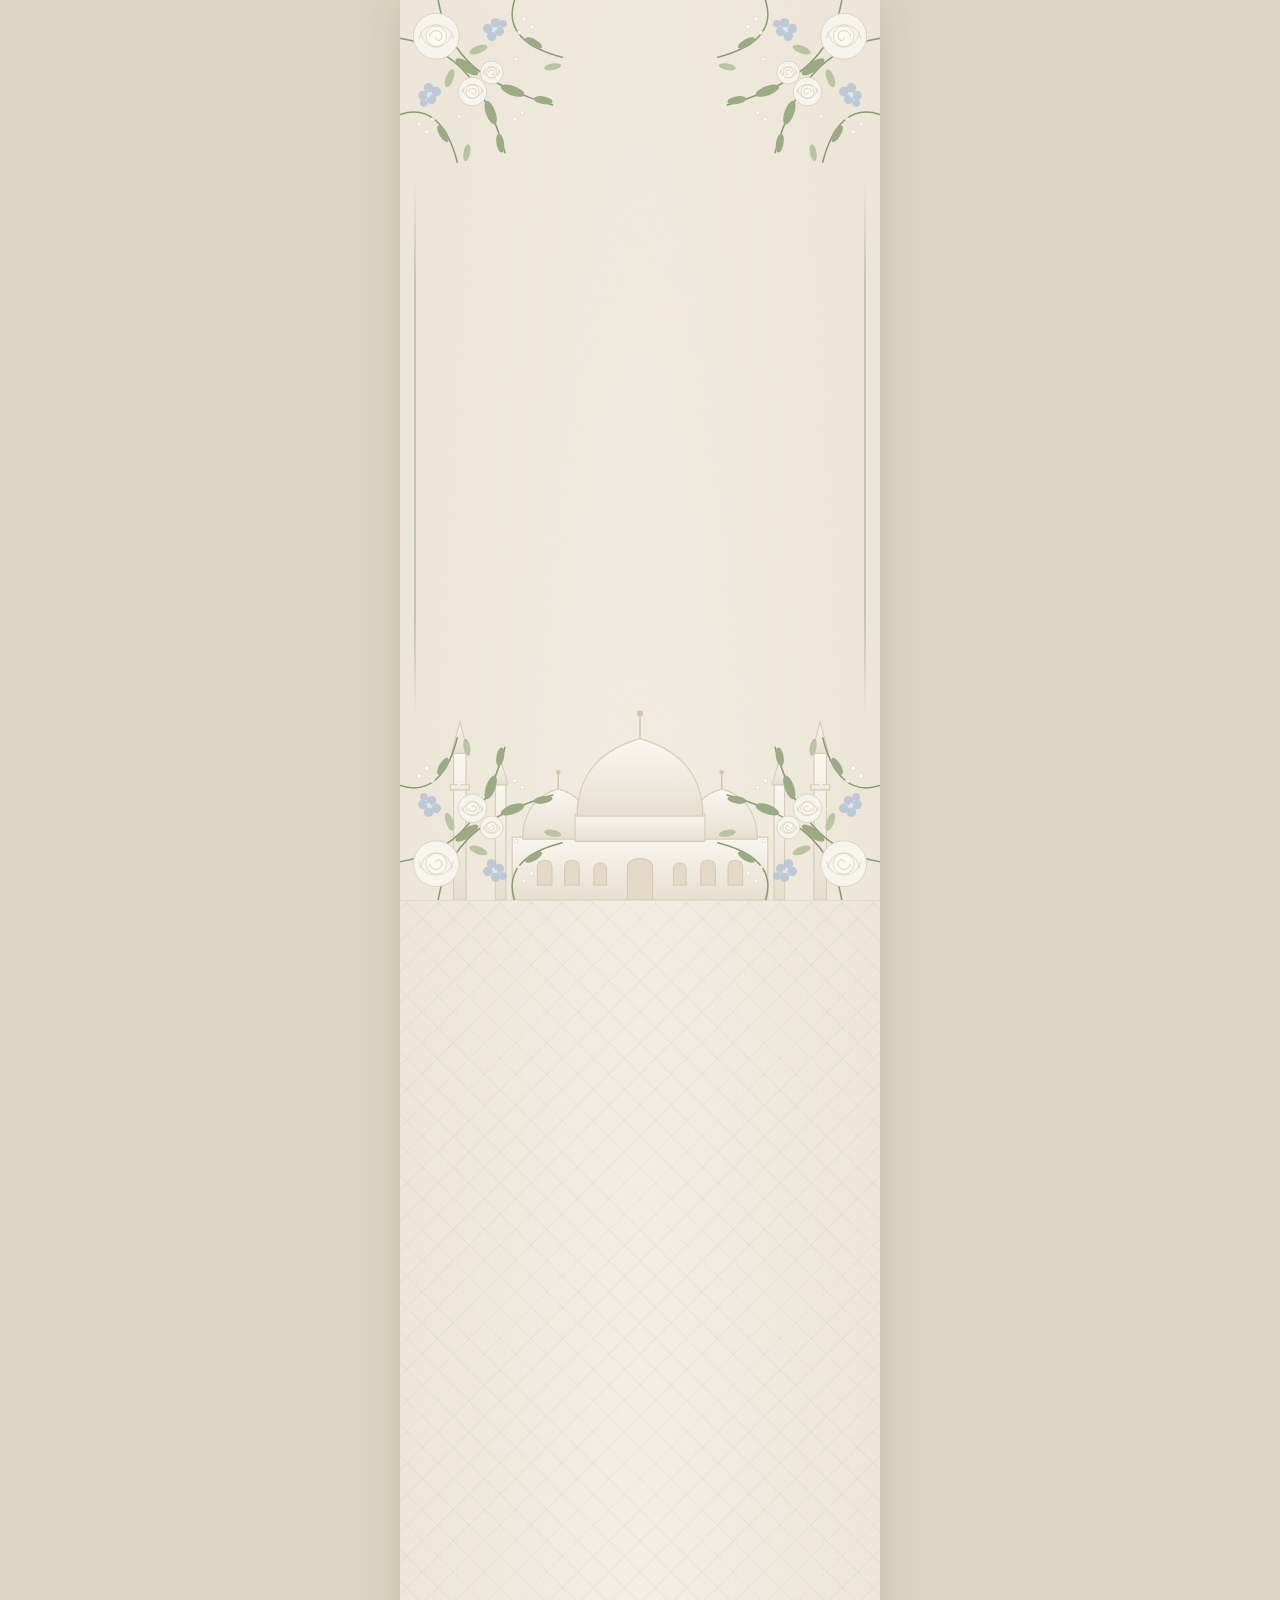
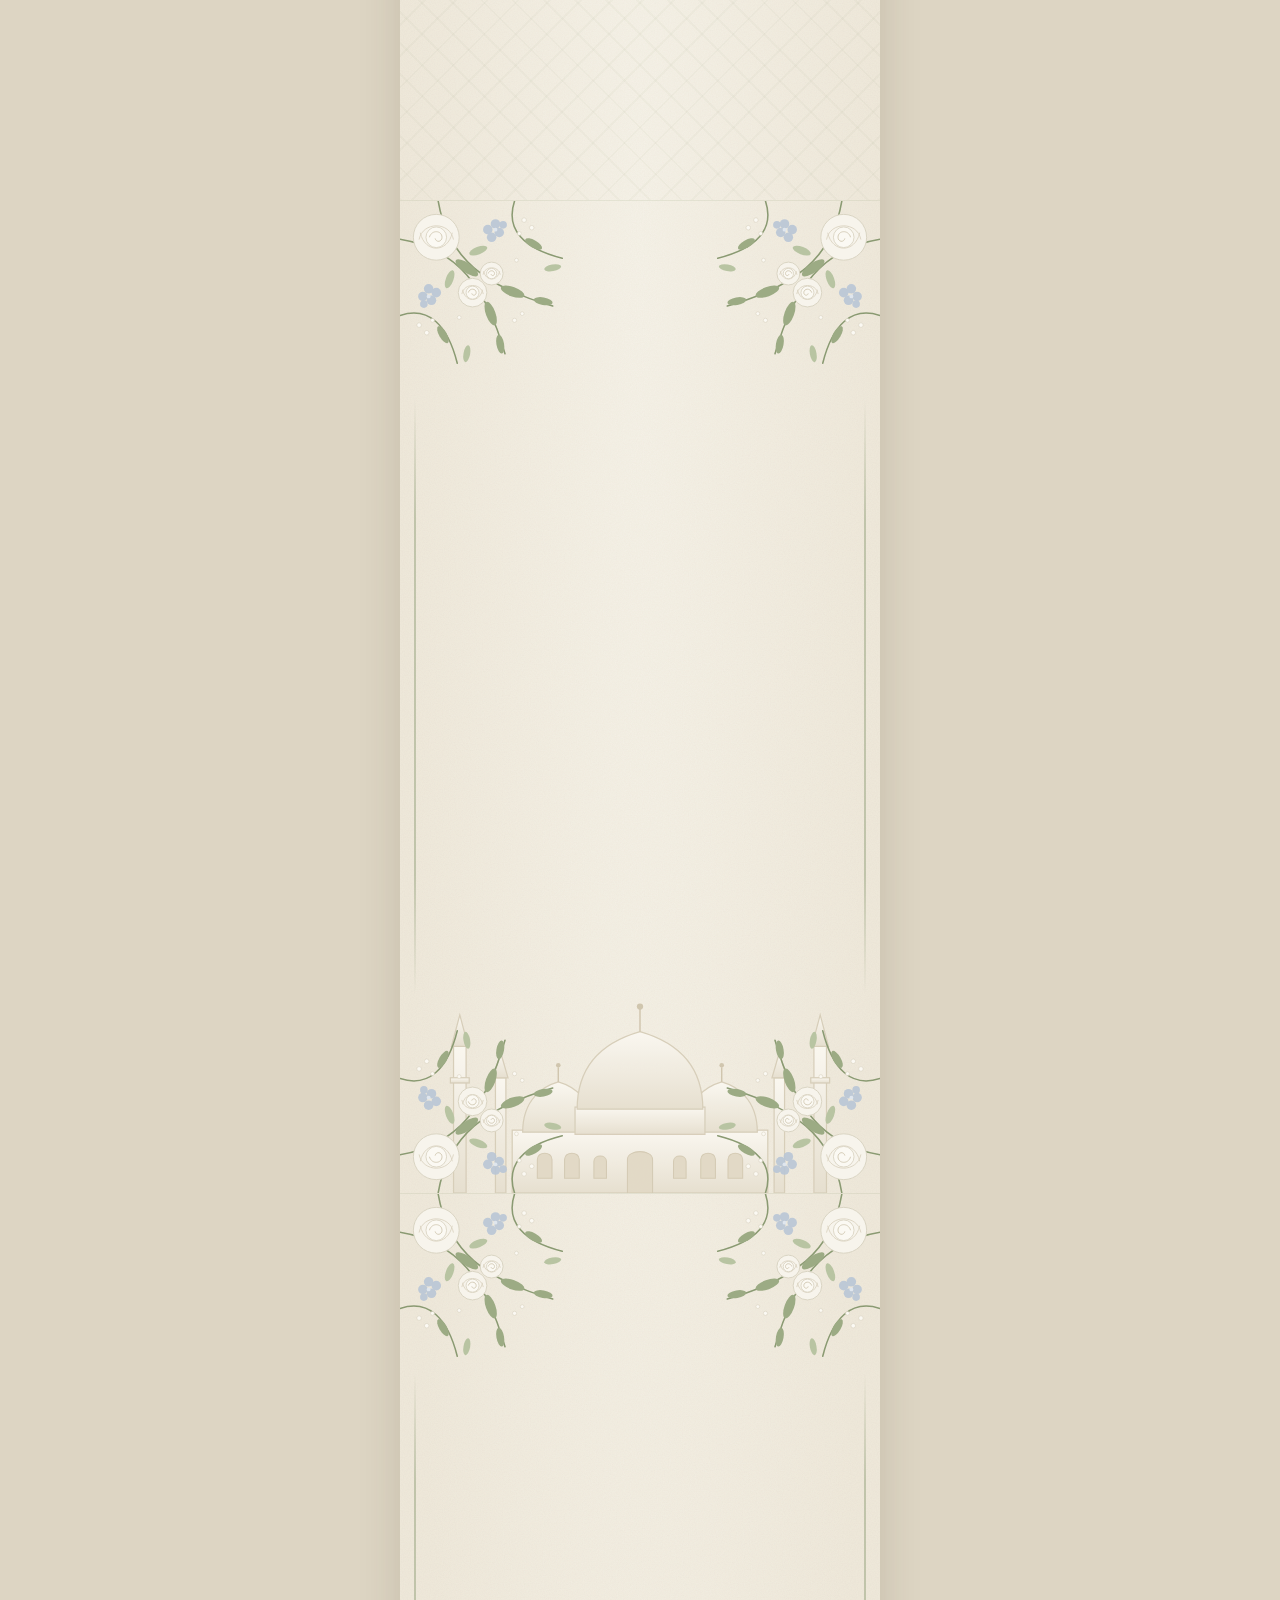
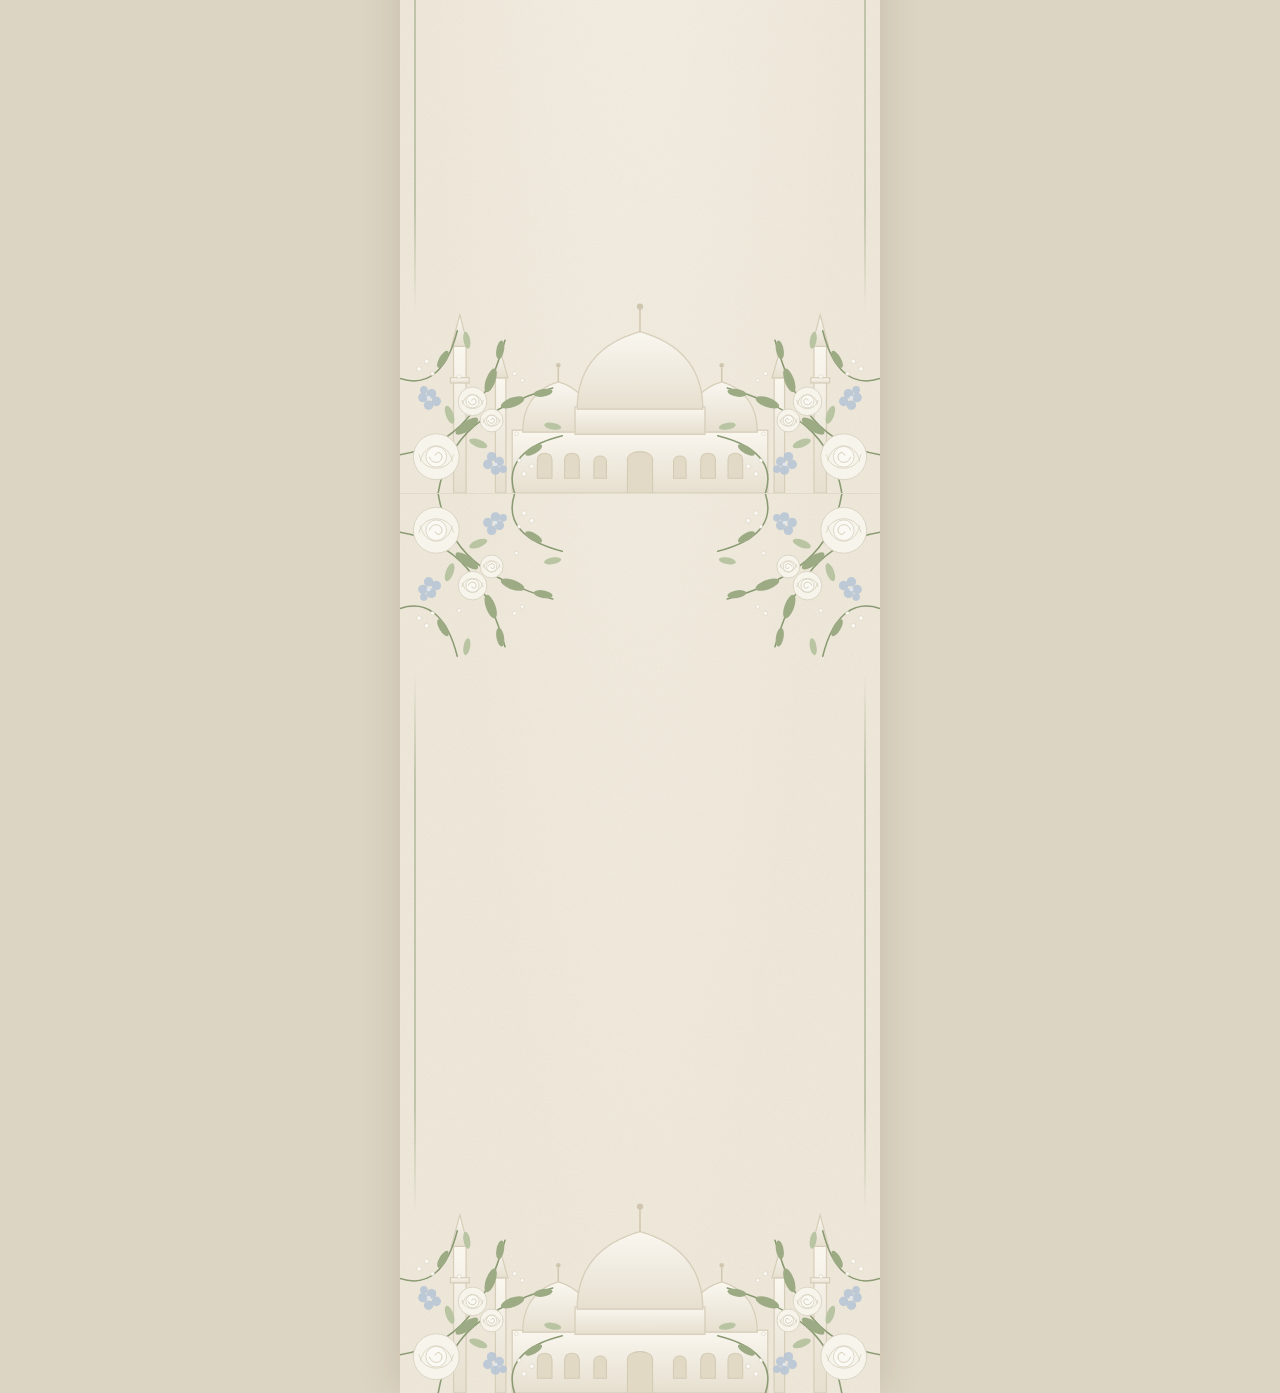
==== walima/index.html @ 8b4df3f0 "Initial commit" ====
<!doctype html>
<html lang="en">
<head>
  <meta charset="utf-8" />
  <meta name="viewport" content="width=device-width, initial-scale=1" />
  <title>Walima Invitation</title>
  <meta name="description" content="You are invited to our Walima" />
  <!-- GitHub Pages can't rewrite URLs, so /walima forwards to the main page in Walima-only mode -->
  <meta http-equiv="refresh" content="0; url=../index.html?walima" />
  <script>location.replace("../index.html?walima");</script>
</head>
<body style="background:#efe9db">
  <a href="../index.html?walima">Open the Walima invitation</a>
</body>
</html>
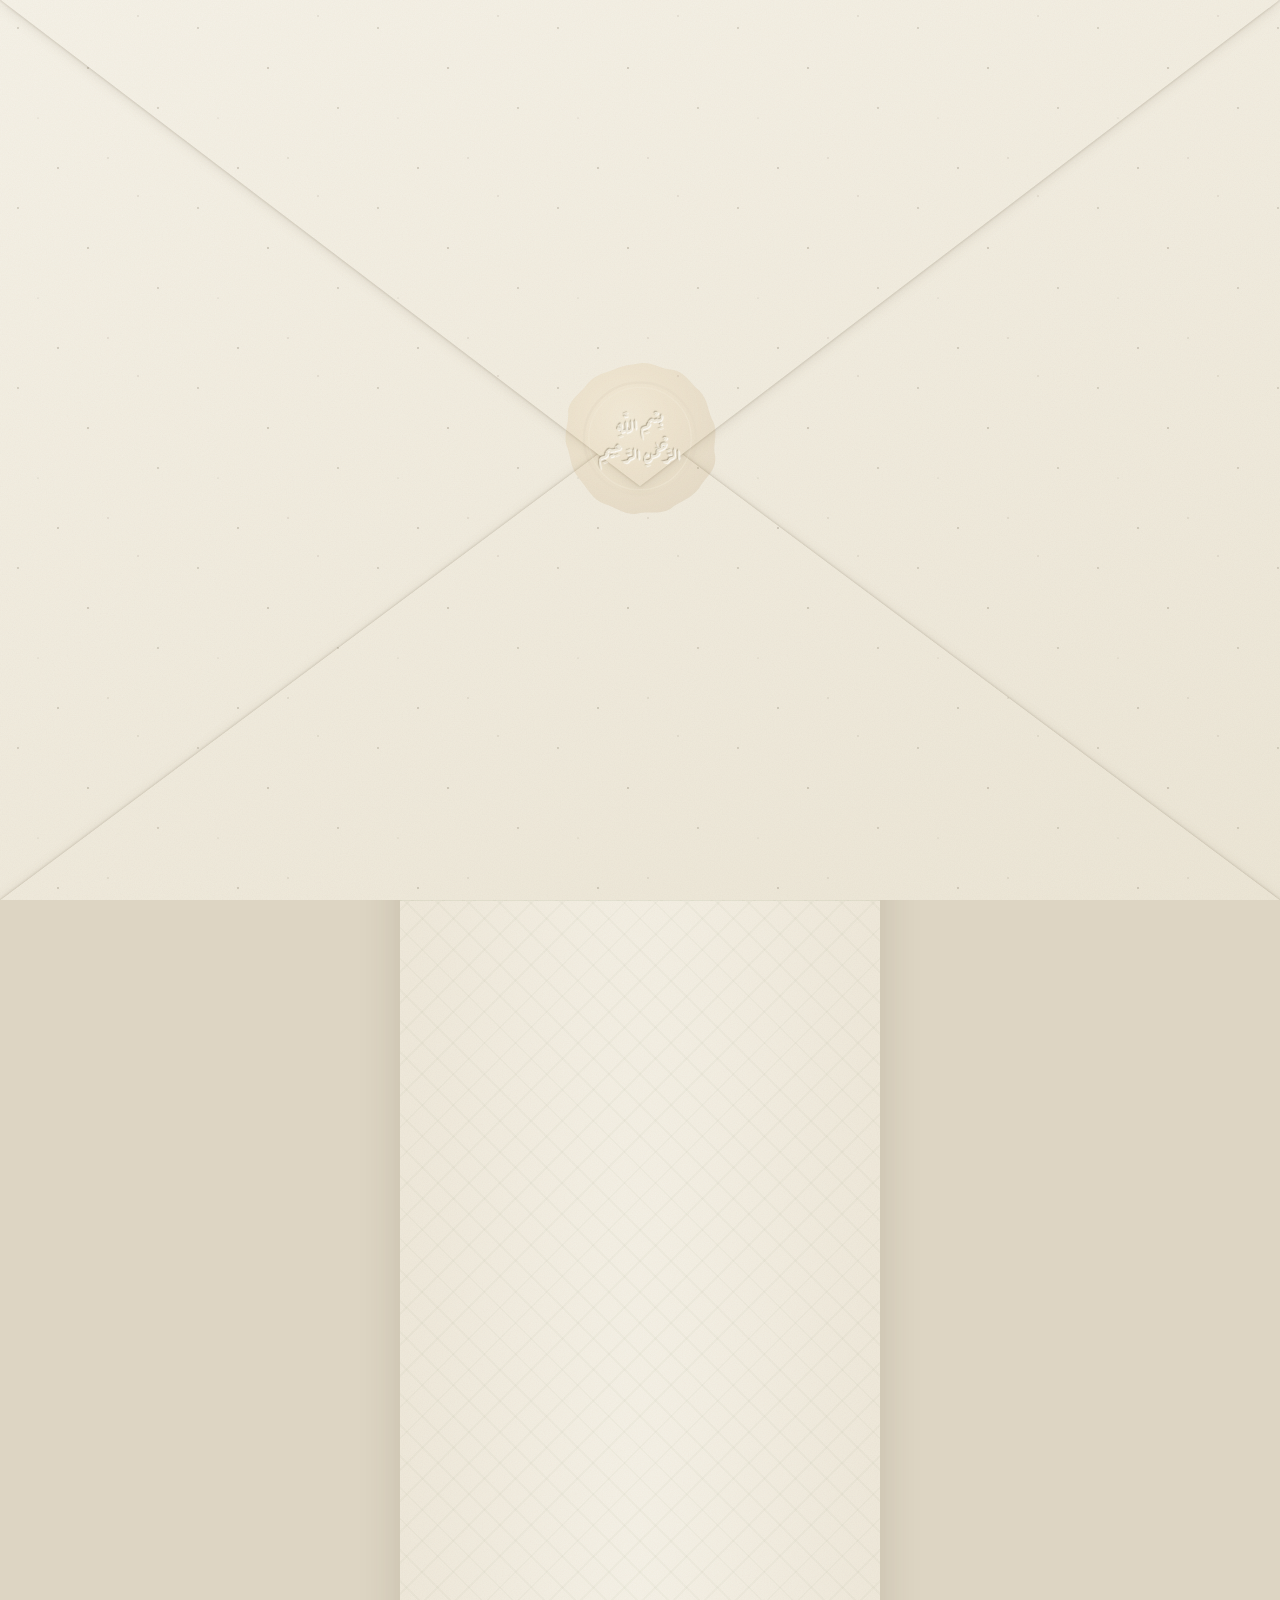
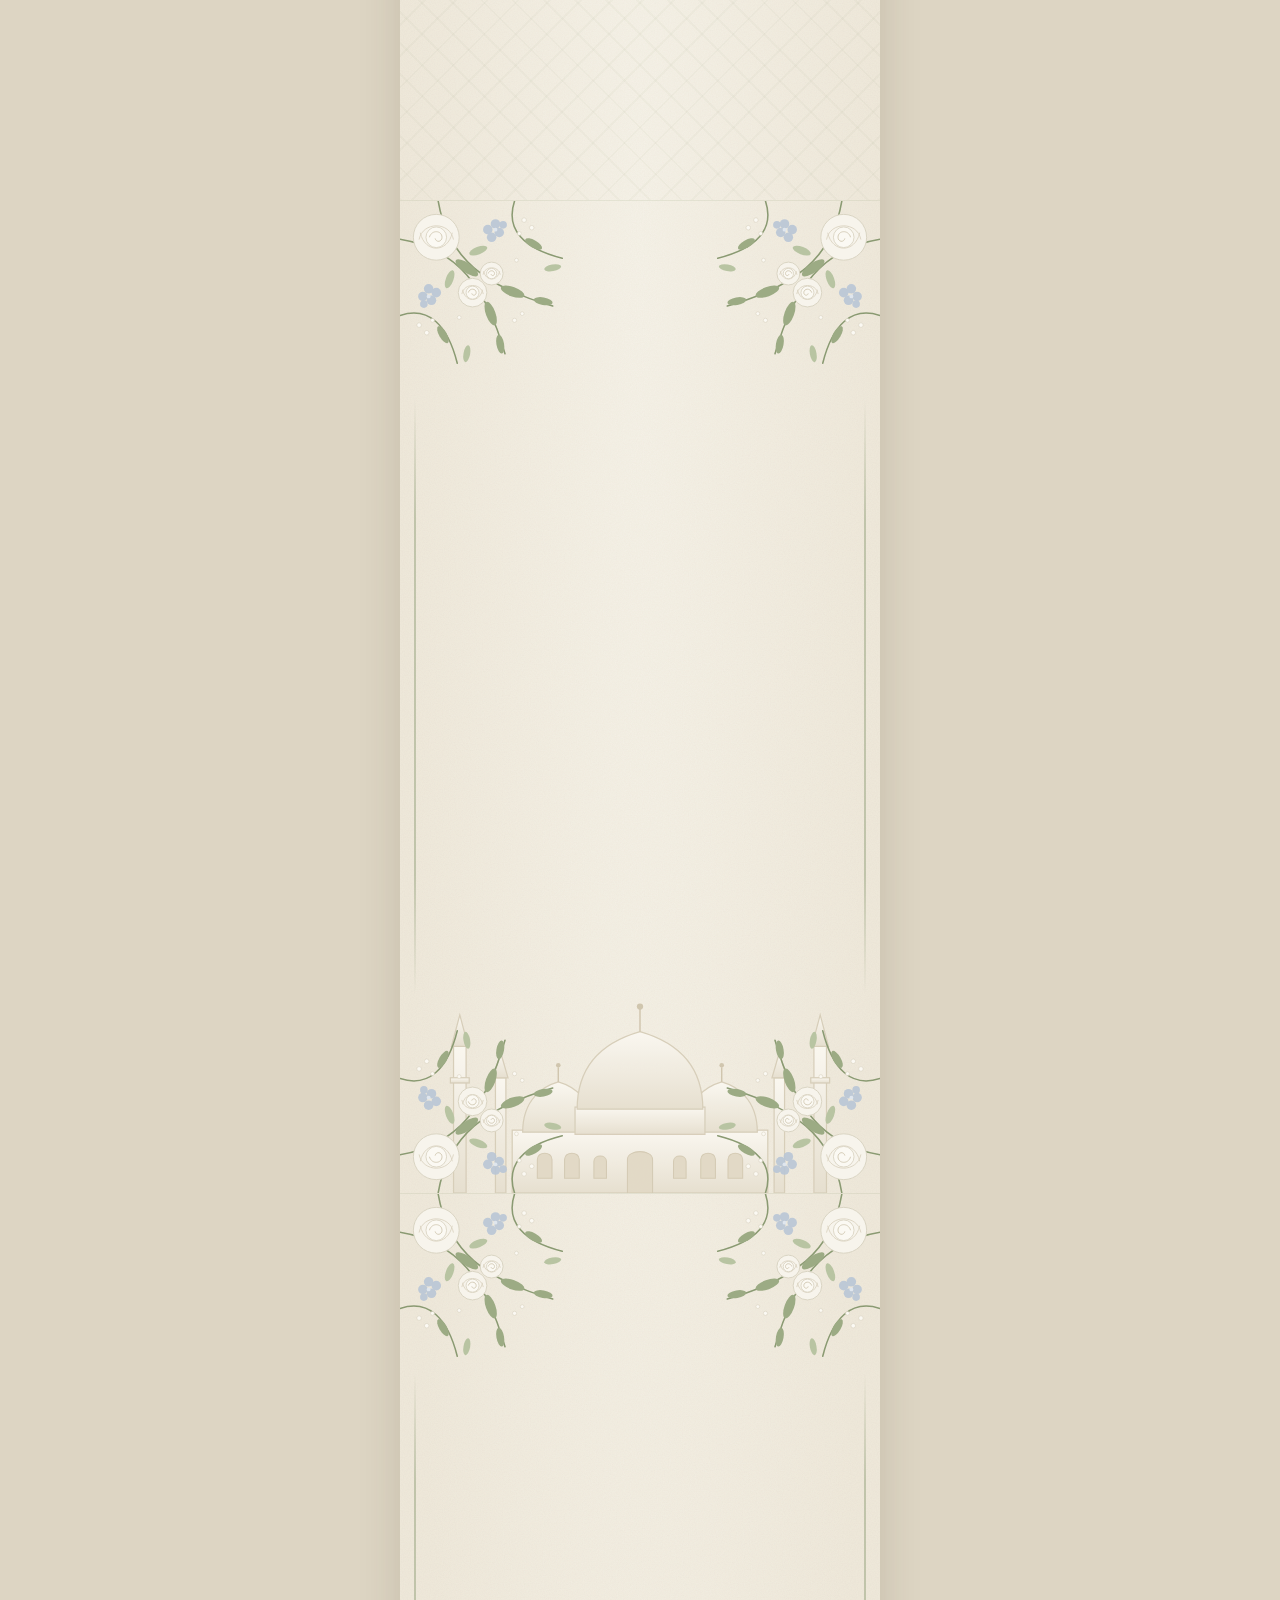
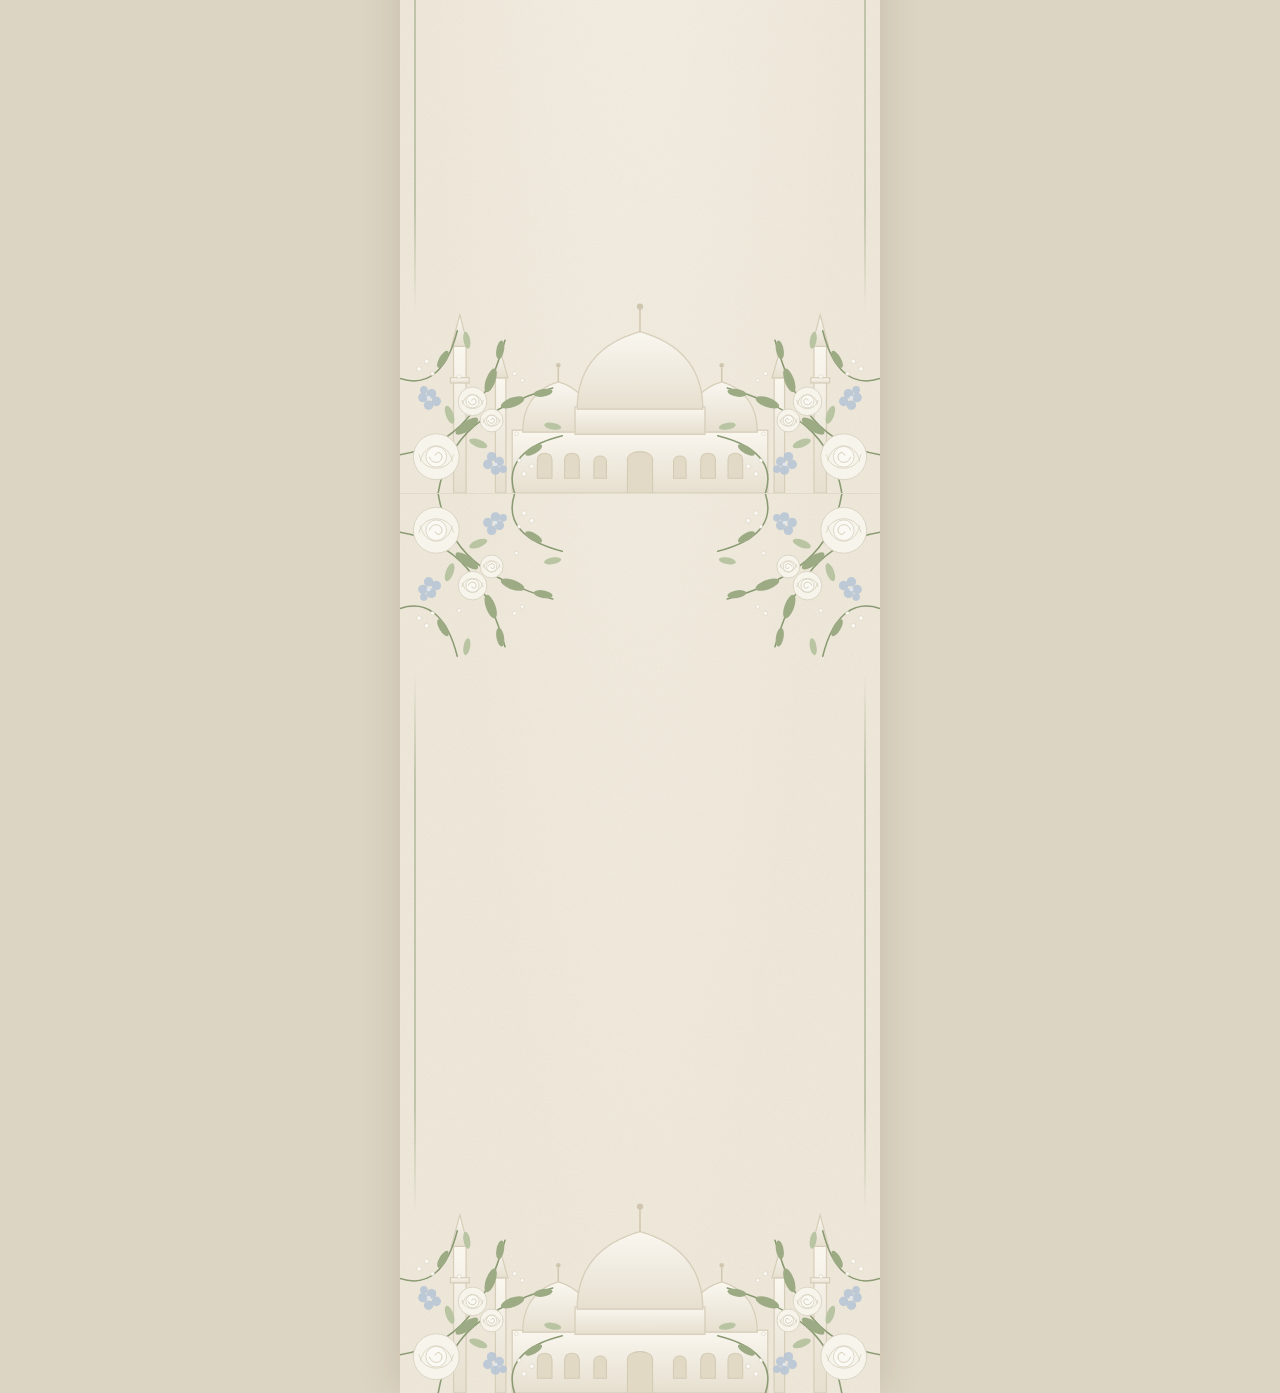
==== commit 29986816: "added assets" ====
--- a/walima/index.html
+++ b/walima/index.html
@@ -5,6 +5,16 @@
   <meta name="viewport" content="width=device-width, initial-scale=1" />
   <title>Walima Invitation</title>
   <meta name="description" content="You are invited to our Walima" />
+
+  <!-- Link preview for the /walima link. URLs must be absolute: update them if the site address changes -->
+  <meta property="og:type" content="website" />
+  <meta property="og:url" content="https://mdhusainthekiya.github.io/invite/walima/" />
+  <meta property="og:title" content="The Walima of Husain &amp; Alisha" />
+  <meta property="og:description" content="Sunday, 03 Jan 2027 · Kutchi Memon Hall, Mumbai. Tap to open your invitation." />
+  <meta property="og:image" content="https://mdhusainthekiya.github.io/invite/assets/preview-walima.jpg" />
+  <meta property="og:image:width" content="1200" />
+  <meta property="og:image:height" content="630" />
+  <meta name="twitter:card" content="summary_large_image" />
   <!-- GitHub Pages can't rewrite URLs, so /walima forwards to the main page in Walima-only mode -->
   <meta http-equiv="refresh" content="0; url=../index.html?walima" />
   <script>location.replace("../index.html?walima");</script>
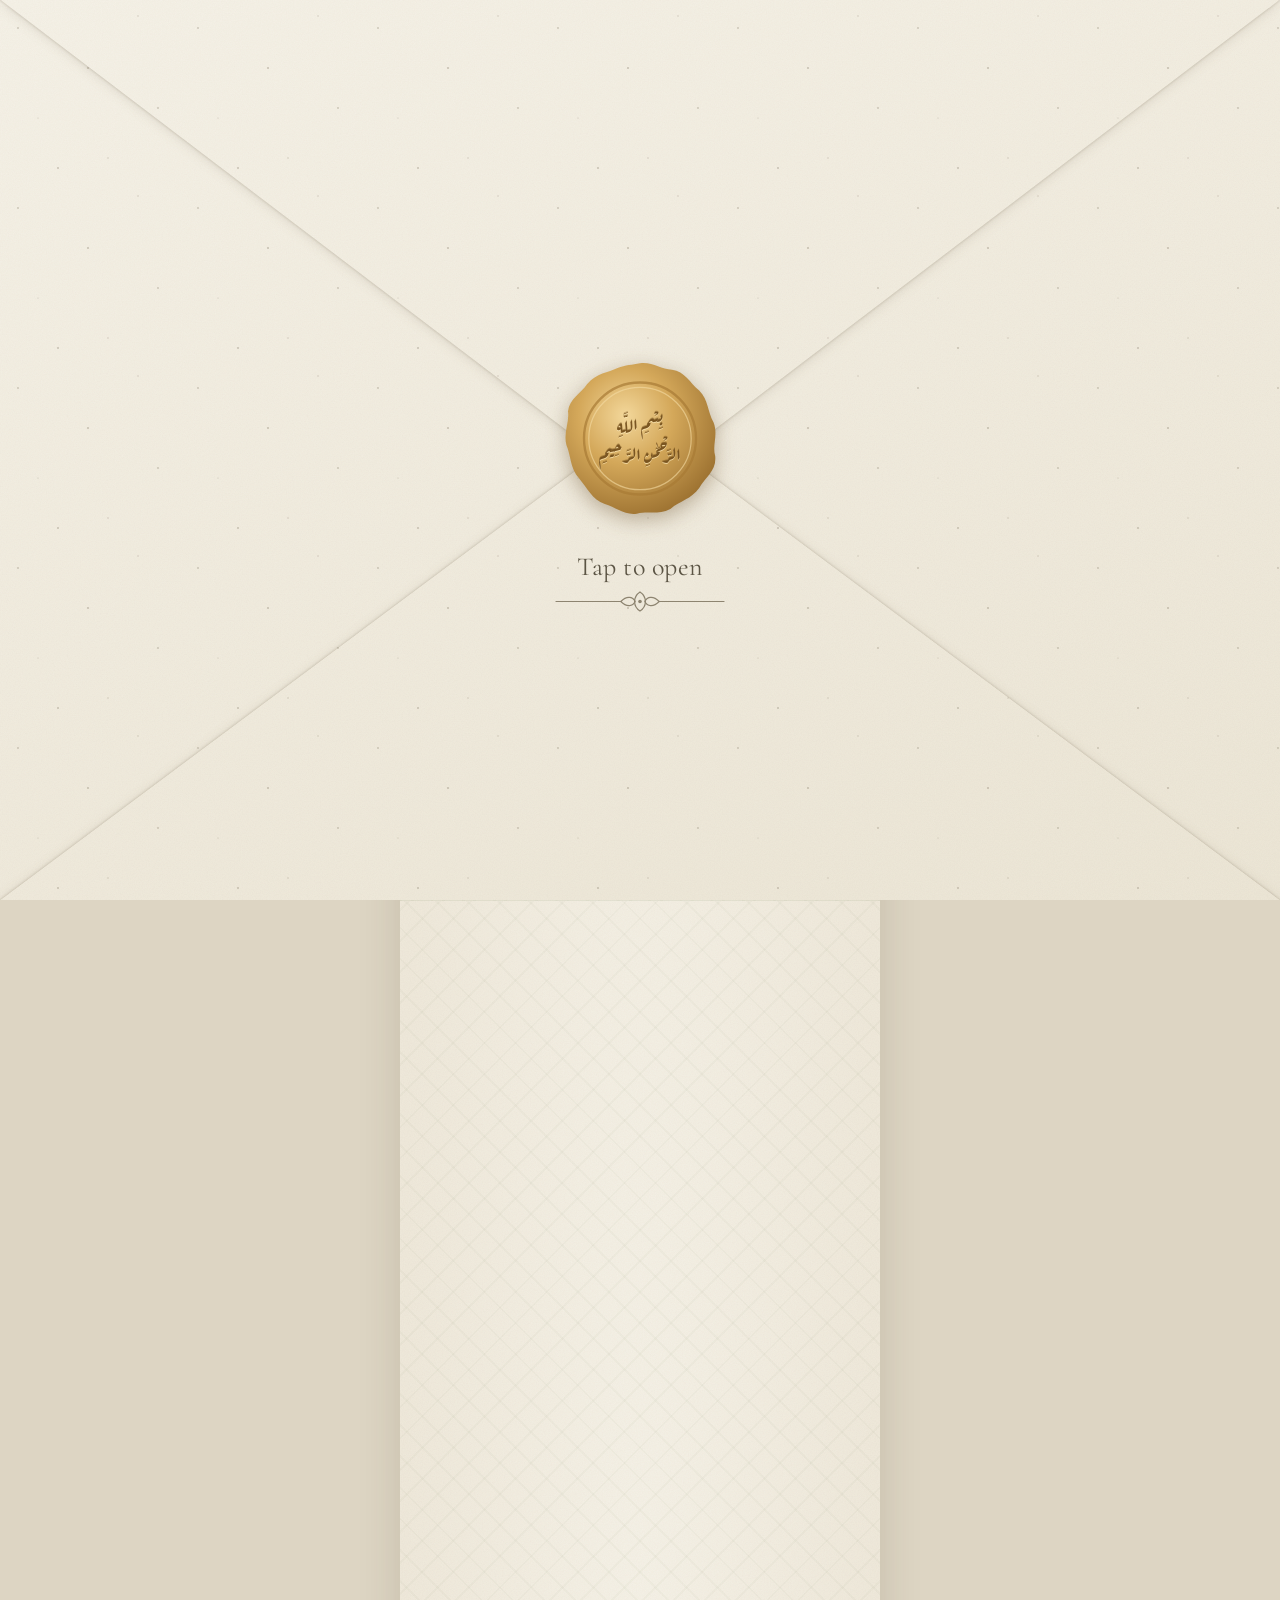
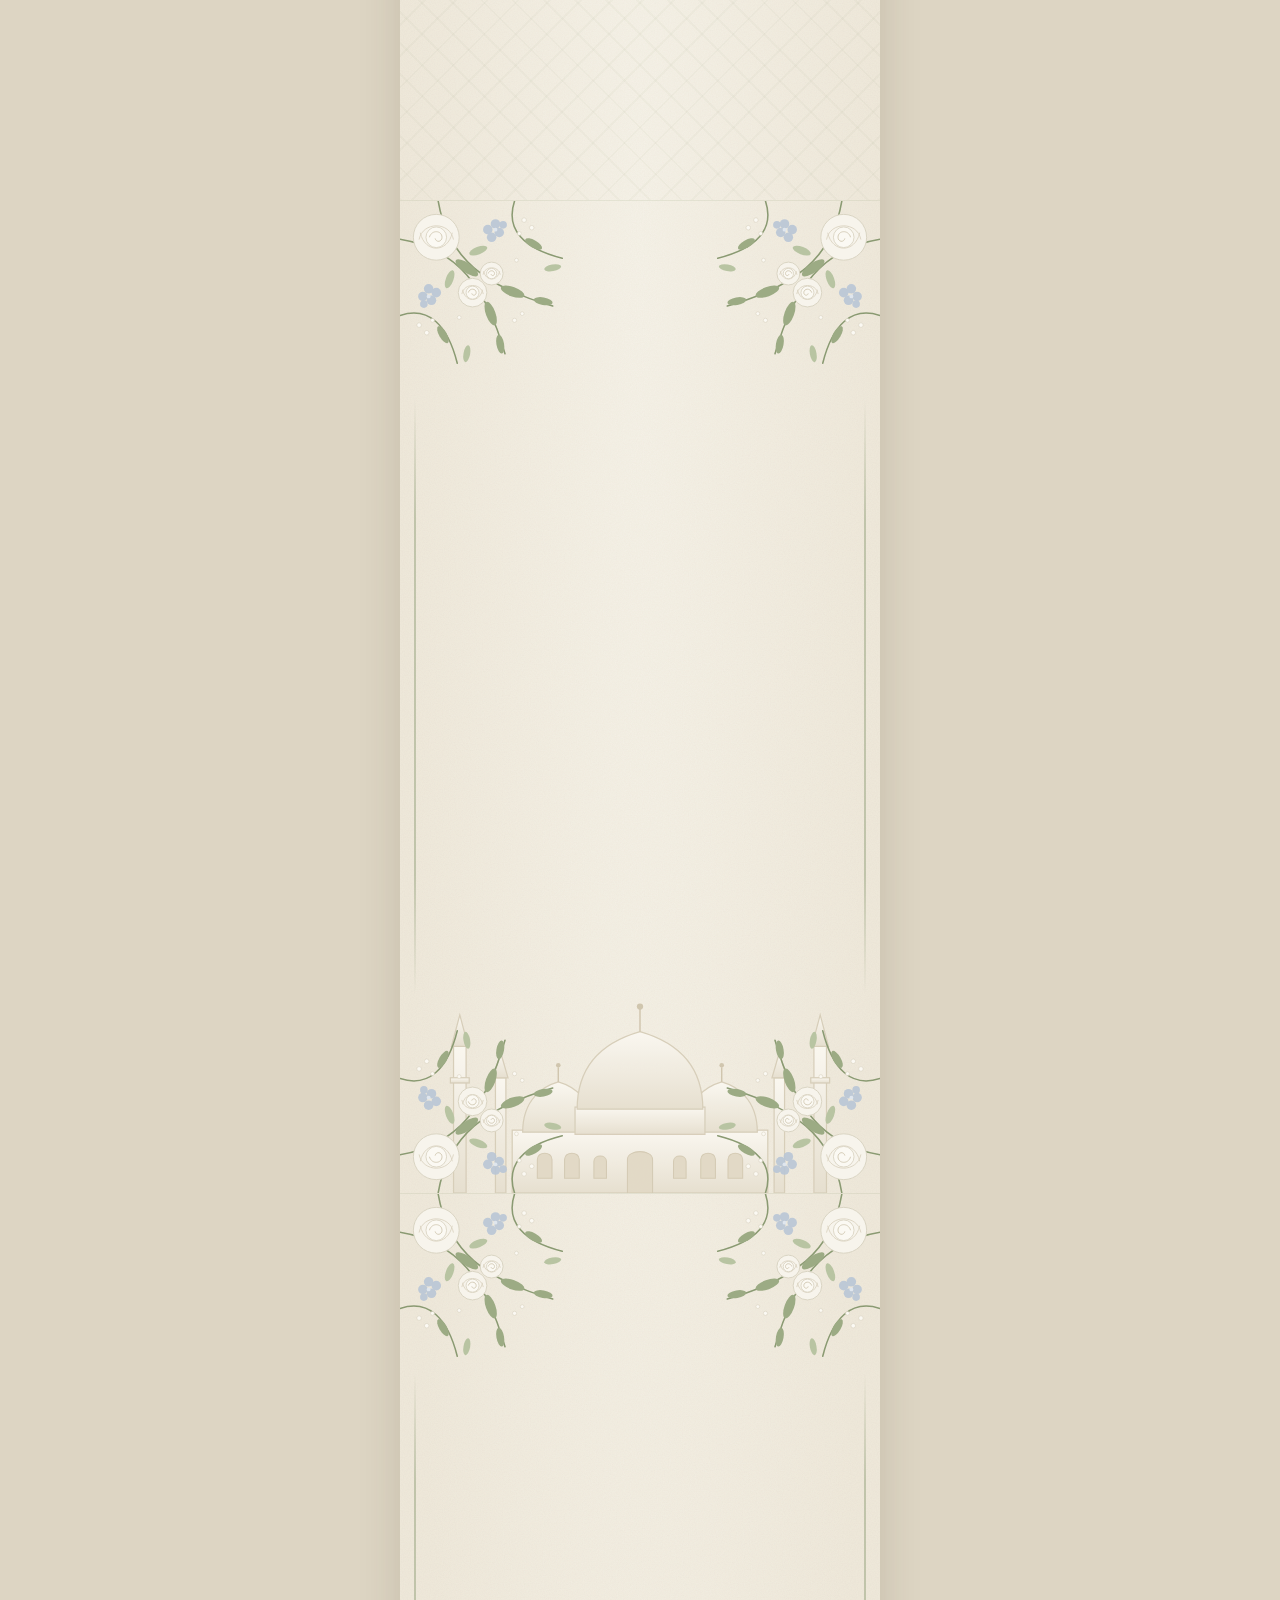
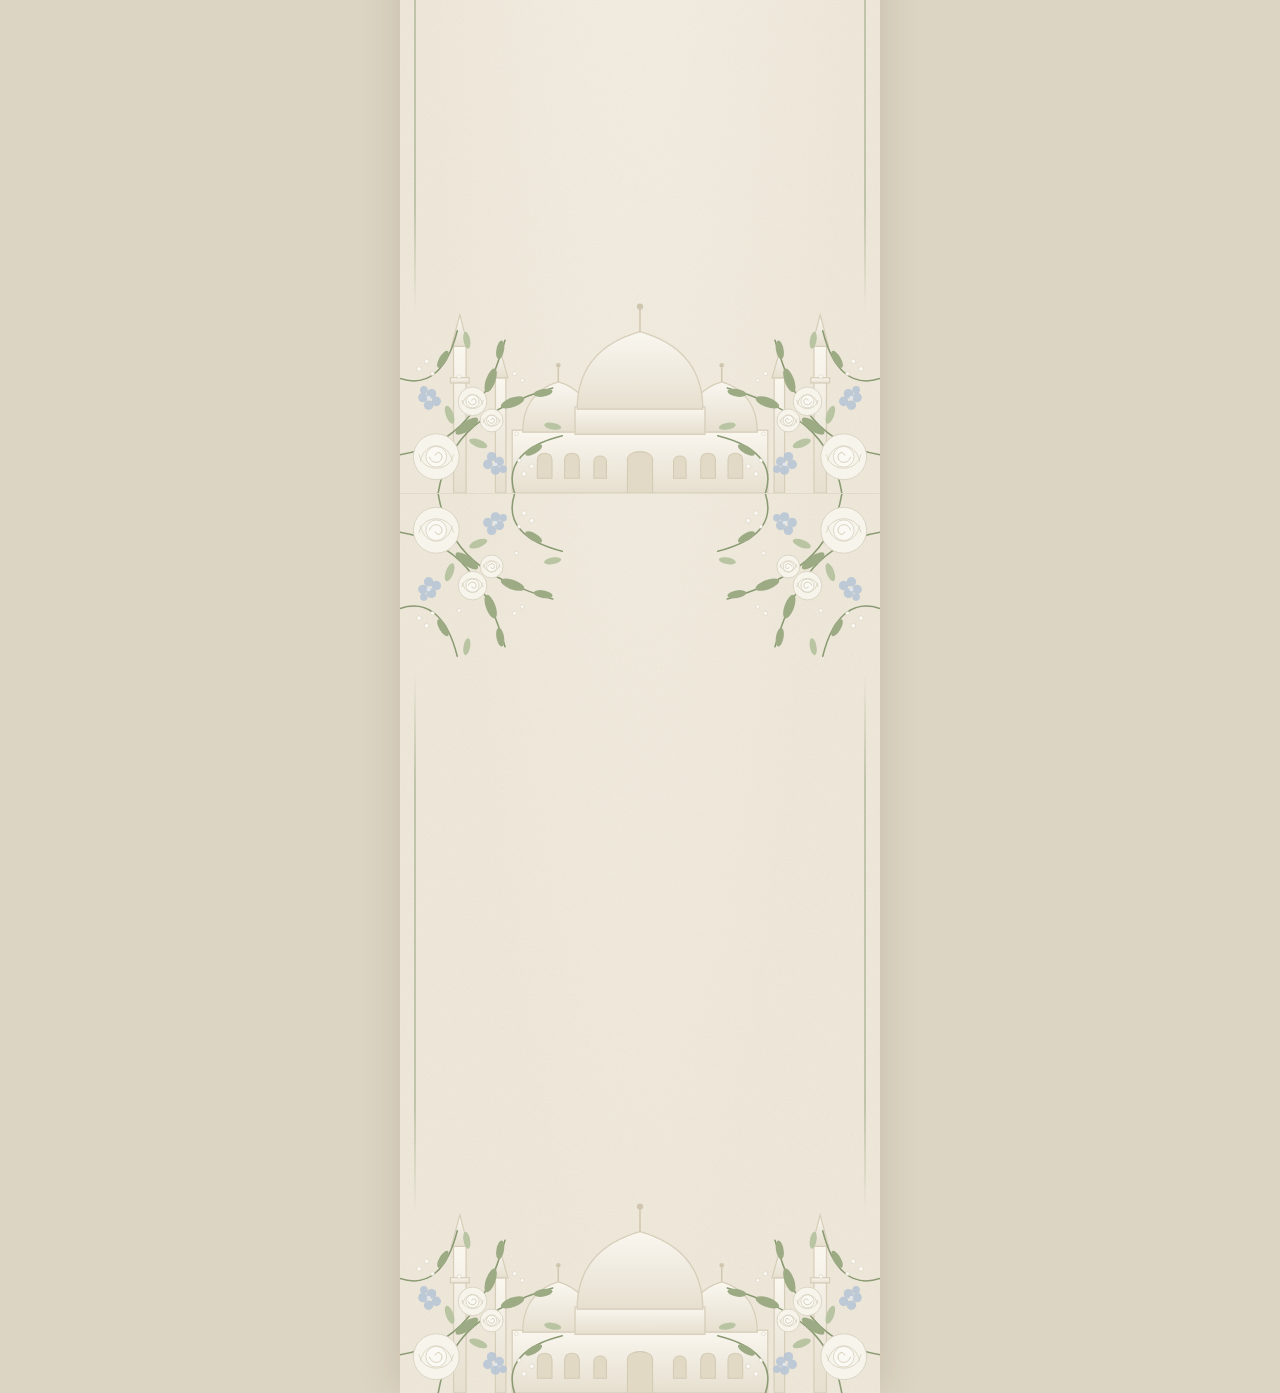
==== commit d11bf64f: "changes" ====
--- a/walima/index.html
+++ b/walima/index.html
@@ -11,9 +11,9 @@
   <meta property="og:url" content="https://mdhusainthekiya.github.io/invite/walima/" />
   <meta property="og:title" content="The Walima of Husain &amp; Alisha" />
   <meta property="og:description" content="Sunday, 03 Jan 2027 · Kutchi Memon Hall, Mumbai. Tap to open your invitation." />
-  <meta property="og:image" content="https://mdhusainthekiya.github.io/invite/assets/preview-walima.jpg" />
-  <meta property="og:image:width" content="1200" />
-  <meta property="og:image:height" content="630" />
+  <meta property="og:image" content="https://mdhusainthekiya.github.io/invite/assets/preview-walima-vertical.jpg" />
+  <meta property="og:image:width" content="1080" />
+  <meta property="og:image:height" content="1920" />
   <meta name="twitter:card" content="summary_large_image" />
   <!-- GitHub Pages can't rewrite URLs, so /walima forwards to the main page in Walima-only mode -->
   <meta http-equiv="refresh" content="0; url=../index.html?walima" />
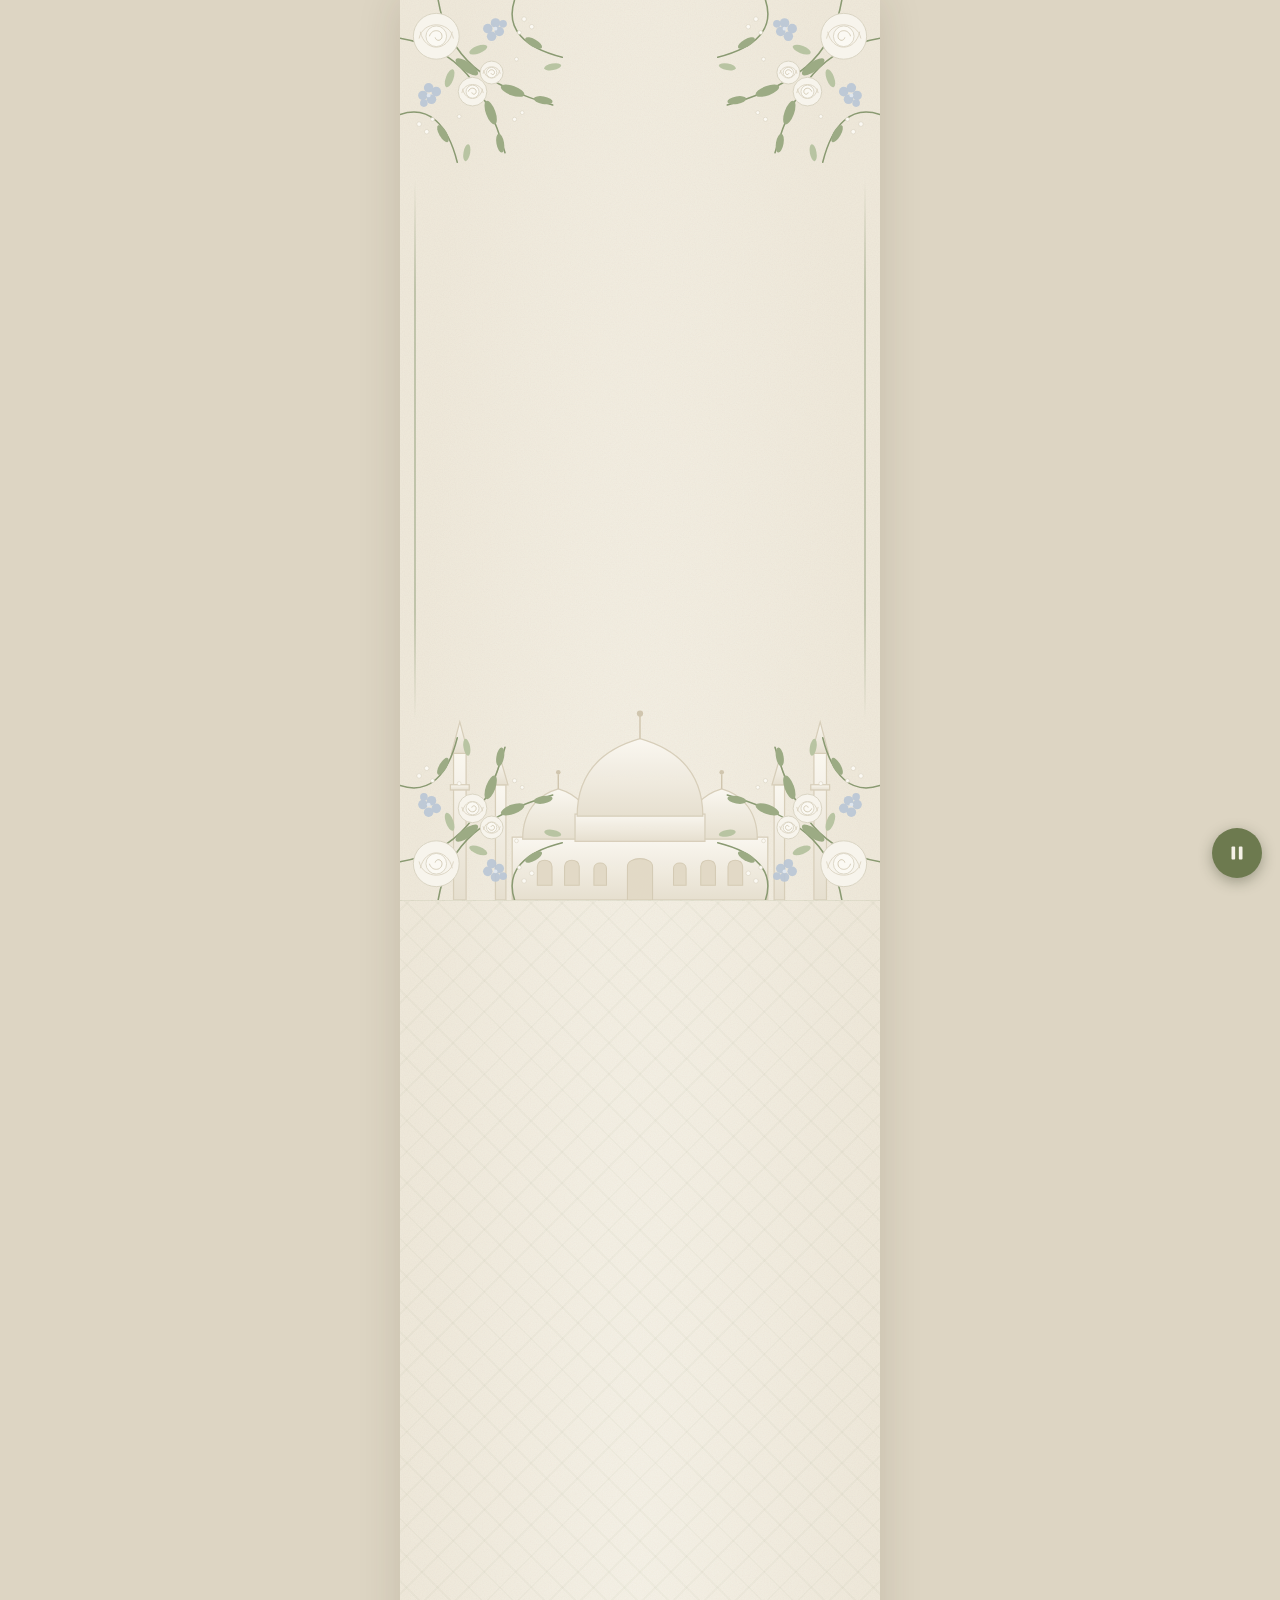
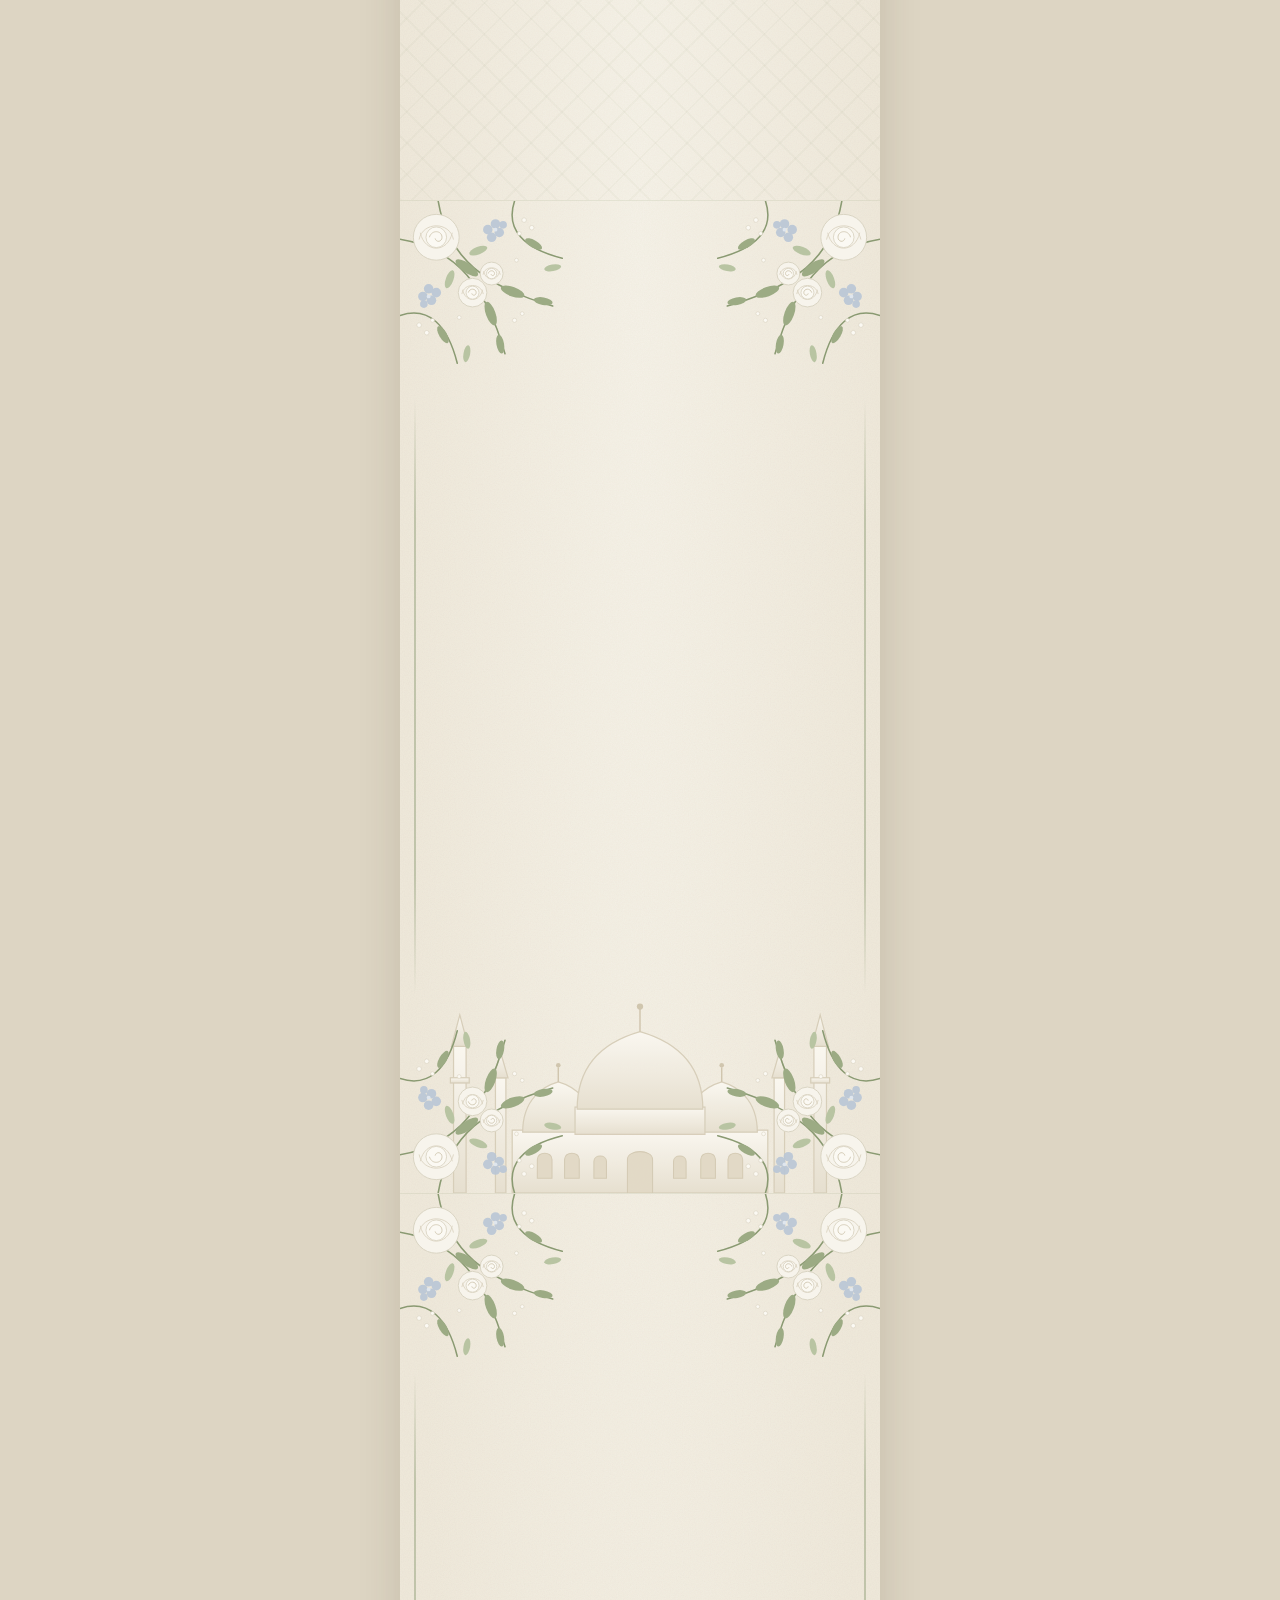
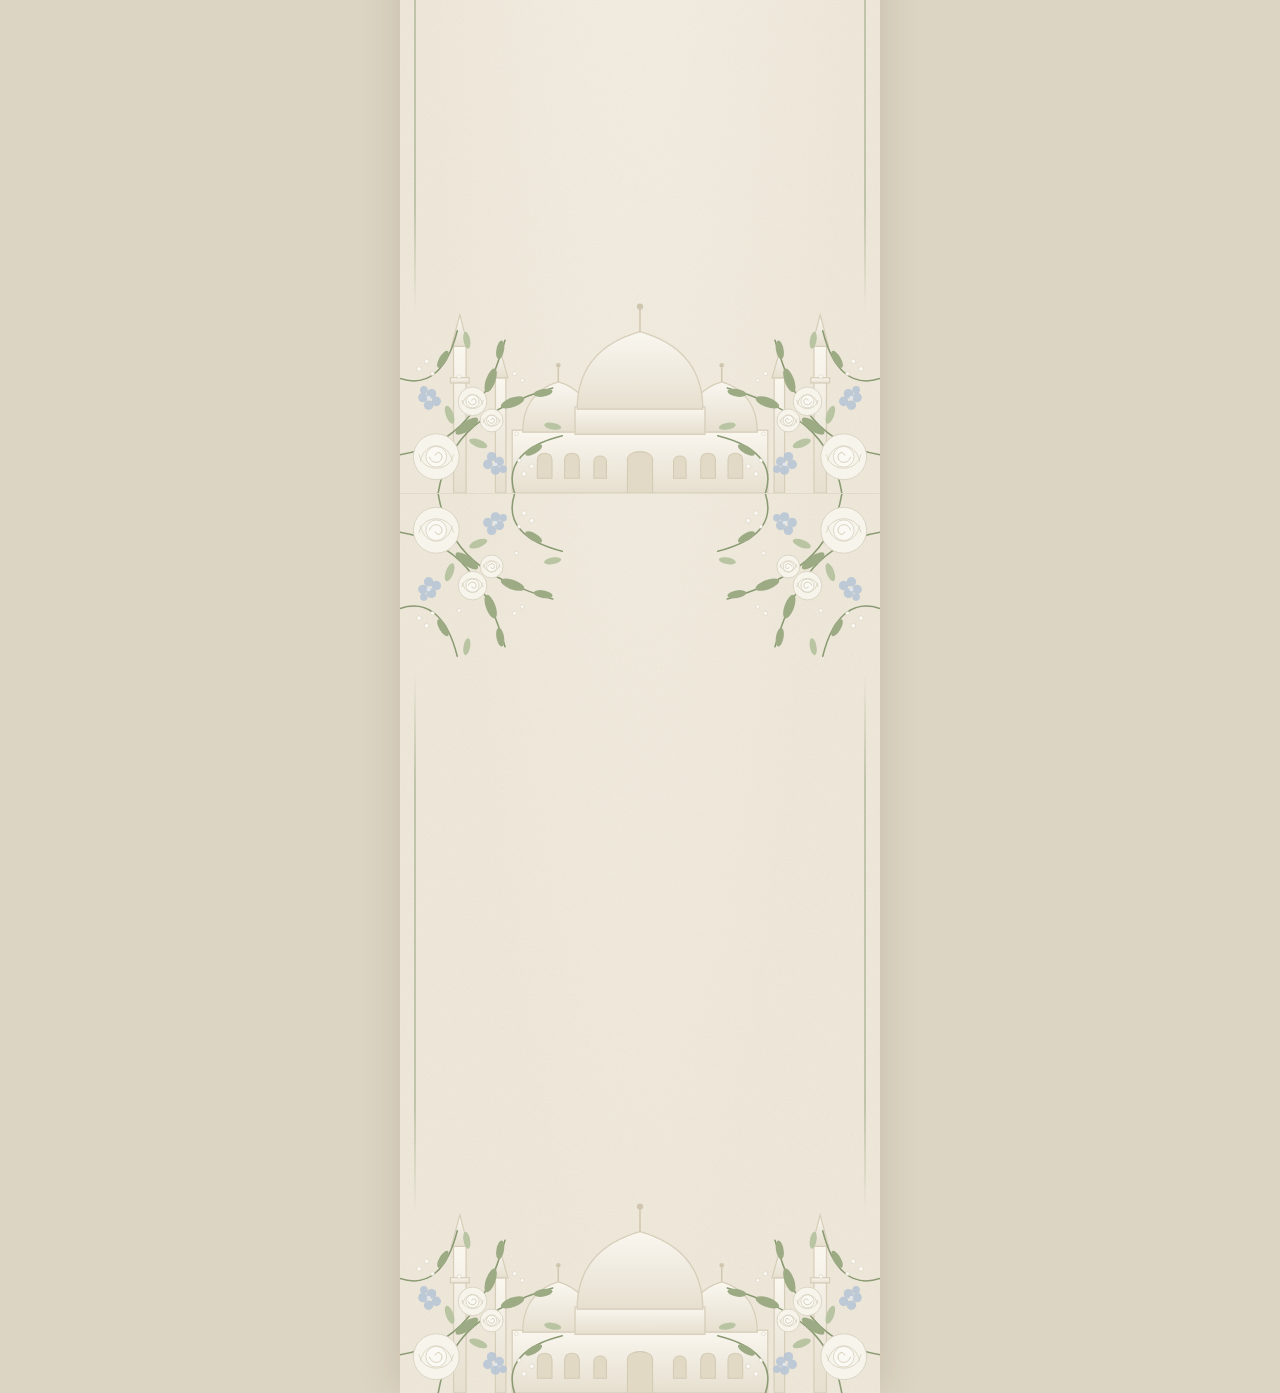
==== commit 26f0e431: "changes" ====
--- a/walima/index.html
+++ b/walima/index.html
@@ -9,7 +9,7 @@
   <!-- Link preview for the /walima link. URLs must be absolute: update them if the site address changes -->
   <meta property="og:type" content="website" />
   <meta property="og:url" content="https://mdhusainthekiya.github.io/invite/walima/" />
-  <meta property="og:title" content="The Walima of Husain &amp; Alisha" />
+  <meta property="og:title" content="The Wedding Invitation - Thekiya family" />
   <meta property="og:description" content="Sunday, 03 Jan 2027 · Kutchi Memon Hall, Mumbai. Tap to open your invitation." />
   <meta property="og:image" content="https://mdhusainthekiya.github.io/invite/assets/preview-walima-vertical.jpg" />
   <meta property="og:image:width" content="1080" />
